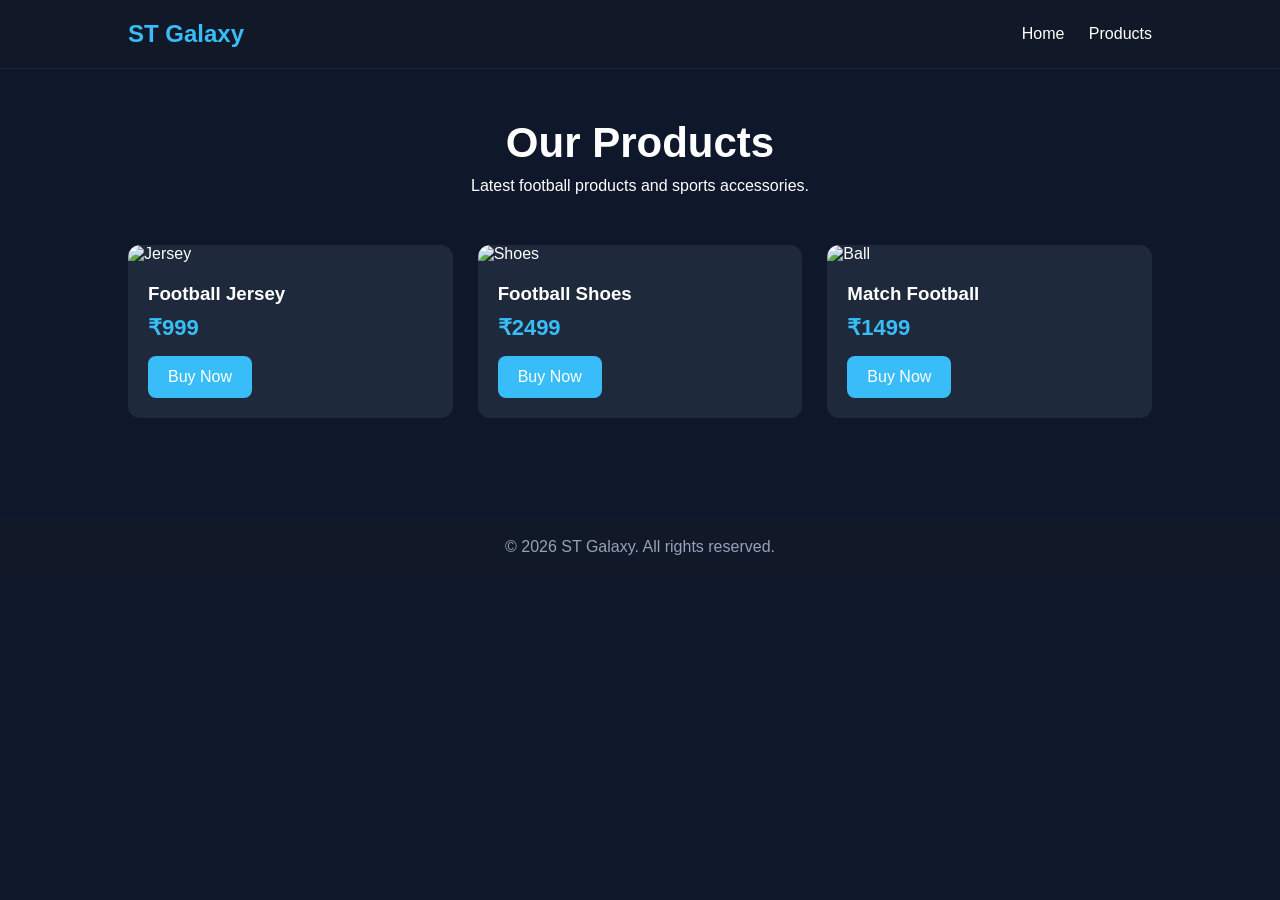
==== products.html @ 3310a729 "first push" ====
<!DOCTYPE html>
<html lang="en">
<head>
  <meta charset="UTF-8"/>
  <meta name="viewport" content="width=device-width, initial-scale=1.0"/>
  <title>Products - ST Galaxy</title>

  <style>

    *{
      margin:0;
      padding:0;
      box-sizing:border-box;
      font-family:Arial, sans-serif;
    }

    body{
      background:#0f172a;
      color:white;
    }

    nav{
      display:flex;
      justify-content:space-between;
      align-items:center;
      padding:20px 10%;
      background:#111827;
      border-bottom:1px solid #1e293b;
    }

    nav h1{
      color:#38bdf8;
    }

    nav a{
      color:white;
      text-decoration:none;
      margin-left:20px;
      transition:0.3s;
    }

    nav a:hover{
      color:#38bdf8;
    }

    .container{
      padding:50px 10%;
    }

    .title{
      text-align:center;
      margin-bottom:50px;
    }

    .title h2{
      font-size:42px;
      margin-bottom:10px;
    }

    .products{
      display:grid;
      grid-template-columns:repeat(auto-fit,minmax(250px,1fr));
      gap:25px;
    }

    .product-card{
      background:#1e293b;
      border-radius:12px;
      overflow:hidden;
      transition:0.3s;
    }

    .product-card:hover{
      transform:translateY(-5px);
    }

    .product-card img{
      width:100%;
      height:250px;
      object-fit:cover;
    }

    .product-info{
      padding:20px;
    }

    .product-info h3{
      margin-bottom:10px;
    }

    .price{
      color:#38bdf8;
      font-size:22px;
      margin-bottom:15px;
      font-weight:bold;
    }

    .buy-btn{
      display:inline-block;
      padding:12px 20px;
      background:#38bdf8;
      color:white;
      text-decoration:none;
      border-radius:8px;
      transition:0.3s;
    }

    .buy-btn:hover{
      background:#0ea5e9;
    }

    footer{
      text-align:center;
      padding:20px;
      background:#111827;
      margin-top:50px;
      color:#94a3b8;
    }

  </style>
</head>

<body>

  <nav>
    <h1>ST Galaxy</h1>

    <div>
      <a href="index.html">Home</a>
      <a href="products.html">Products</a>
    </div>
  </nav>

  <section class="container">

    <div class="title">
      <h2>Our Products</h2>
      <p>Latest football products and sports accessories.</p>
    </div>

    <div class="products">

      <div class="product-card">
        <img src="https://images.unsplash.com/photo-1511886929837-354d827aae26?q=80&w=1200&auto=format&fit=crop" alt="Jersey">

        <div class="product-info">
          <h3>Football Jersey</h3>
          <div class="price">₹999</div>

          <a href="#" class="buy-btn">
            Buy Now
          </a>
        </div>
      </div>

      <div class="product-card">
        <img src="https://images.unsplash.com/photo-1517466787929-bc90951d0974?q=80&w=1200&auto=format&fit=crop" alt="Shoes">

        <div class="product-info">
          <h3>Football Shoes</h3>
          <div class="price">₹2499</div>

          <a href="#" class="buy-btn">
            Buy Now
          </a>
        </div>
      </div>

      <div class="product-card">
        <img src="https://images.unsplash.com/photo-1575361204480-aadea25e6e68?q=80&w=1200&auto=format&fit=crop" alt="Ball">

        <div class="product-info">
          <h3>Match Football</h3>
          <div class="price">₹1499</div>

          <a href="#" class="buy-btn">
            Buy Now
          </a>
        </div>
      </div>

    </div>

  </section>

  <footer>
    © 2026 ST Galaxy. All rights reserved.
  </footer>

</body>
</html>
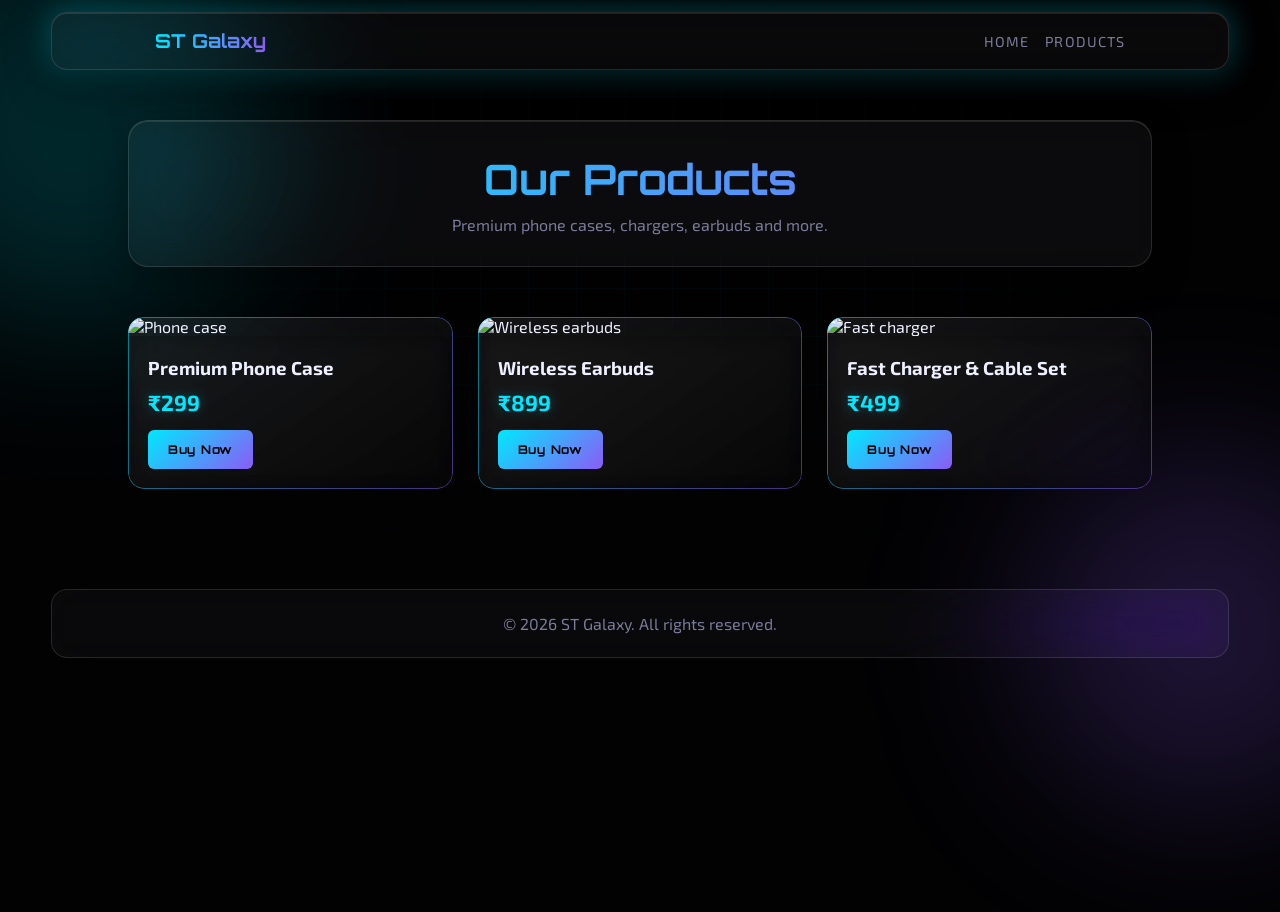
==== commit 8db241ff: "second commit" ====
--- a/products.html
+++ b/products.html
@@ -4,43 +4,119 @@
   <meta charset="UTF-8"/>
   <meta name="viewport" content="width=device-width, initial-scale=1.0"/>
   <title>Products - ST Galaxy</title>
+  <link rel="preconnect" href="https://fonts.googleapis.com"/>
+  <link rel="preconnect" href="https://fonts.gstatic.com" crossorigin/>
+  <link href="https://fonts.googleapis.com/css2?family=Exo+2:wght@400;600&family=Orbitron:wght@500;700&display=swap" rel="stylesheet"/>
 
   <style>
+    :root{
+      --bg:#020203;
+      --glass-border:rgba(255,255,255,0.12);
+      --text:#eef0ff;
+      --text-muted:#7a7a9a;
+      --cyan:#00e8ff;
+      --violet:#8b5cf6;
+      --glass-blur:blur(22px) saturate(200%);
+      --glow-cyan:0 0 30px rgba(0,232,255,0.35);
+    }
+
+    @keyframes orb-float{
+      0%, 100%{ transform:translate(0,0) scale(1); }
+      50%{ transform:translate(20px,-30px) scale(1.05); }
+    }
+
+    @keyframes border-spin{
+      0%{ background-position:0% 50%; }
+      100%{ background-position:200% 50%; }
+    }
 
     *{
       margin:0;
       padding:0;
       box-sizing:border-box;
-      font-family:Arial, sans-serif;
     }
 
     body{
-      background:#0f172a;
-      color:white;
-    }
+      font-family:'Exo 2', system-ui, sans-serif;
+      background:var(--bg);
+      color:var(--text);
+      min-height:100vh;
+      overflow-x:hidden;
+    }
+
+    .bg-orbs{
+      position:fixed;
+      inset:0;
+      z-index:0;
+      pointer-events:none;
+    }
+
+    .bg-orbs span{
+      position:absolute;
+      border-radius:50%;
+      filter:blur(80px);
+      animation:orb-float 16s ease-in-out infinite;
+    }
+
+    .bg-orbs span:nth-child(1){ width:400px; height:400px; background:rgba(0,232,255,0.16); top:-8%; left:-10%; }
+    .bg-orbs span:nth-child(2){ width:360px; height:360px; background:rgba(139,92,246,0.2); bottom:10%; right:-8%; animation-delay:-5s; }
+
+    .bg-grid{
+      position:fixed;
+      inset:0;
+      z-index:0;
+      pointer-events:none;
+      background-image:
+        linear-gradient(rgba(0,232,255,0.03) 1px, transparent 1px),
+        linear-gradient(90deg, rgba(0,232,255,0.03) 1px, transparent 1px);
+      background-size:48px 48px;
+      mask-image:radial-gradient(ellipse 70% 50% at 50% 30%, black, transparent 70%);
+    }
+
+    body > *:not(.bg-orbs):not(.bg-grid){ position:relative; z-index:1; }
 
     nav{
       display:flex;
       justify-content:space-between;
       align-items:center;
-      padding:20px 10%;
-      background:#111827;
-      border-bottom:1px solid #1e293b;
+      padding:16px 8%;
+      margin:12px 4% 0;
+      border-radius:16px;
+      background:rgba(255,255,255,0.03);
+      backdrop-filter:var(--glass-blur);
+      -webkit-backdrop-filter:var(--glass-blur);
+      border:1px solid var(--glass-border);
+      box-shadow:inset 0 1px 0 rgba(255,255,255,0.1), 0 12px 40px rgba(0,0,0,0.5), var(--glow-cyan);
     }
 
     nav h1{
-      color:#38bdf8;
+      font-family:'Orbitron', sans-serif;
+      font-size:1.2rem;
+      background:linear-gradient(90deg, var(--cyan), var(--violet));
+      -webkit-background-clip:text;
+      background-clip:text;
+      color:transparent;
+    }
+
+    .nav-links{
+      display:flex;
+      align-items:center;
+      gap:16px;
     }
 
     nav a{
-      color:white;
+      color:var(--text-muted);
       text-decoration:none;
-      margin-left:20px;
-      transition:0.3s;
+      margin-left:0;
+      transition:color 0.25s;
+      text-transform:uppercase;
+      letter-spacing:0.08em;
+      font-size:0.9rem;
     }
 
     nav a:hover{
-      color:#38bdf8;
+      color:var(--cyan);
+      text-shadow:0 0 12px rgba(0,232,255,0.5);
     }
 
     .container{
@@ -50,11 +126,27 @@
     .title{
       text-align:center;
       margin-bottom:50px;
+      padding:32px 24px;
+      border-radius:20px;
+      background:rgba(255,255,255,0.04);
+      backdrop-filter:var(--glass-blur);
+      -webkit-backdrop-filter:var(--glass-blur);
+      border:1px solid var(--glass-border);
+      box-shadow:inset 0 1px 0 rgba(255,255,255,0.1), 0 12px 36px rgba(0,0,0,0.35);
+    }
+
+    .title p{
+      color:var(--text-muted);
     }
 
     .title h2{
+      font-family:'Orbitron', sans-serif;
       font-size:42px;
       margin-bottom:10px;
+      background:linear-gradient(90deg, var(--cyan), var(--violet));
+      -webkit-background-clip:text;
+      background-clip:text;
+      color:transparent;
     }
 
     .products{
@@ -64,14 +156,40 @@
     }
 
     .product-card{
-      background:#1e293b;
-      border-radius:12px;
+      border-radius:16px;
       overflow:hidden;
-      transition:0.3s;
+      background:linear-gradient(145deg, rgba(255,255,255,0.08), rgba(255,255,255,0.02));
+      backdrop-filter:var(--glass-blur);
+      -webkit-backdrop-filter:var(--glass-blur);
+      position:relative;
+      transition:transform 0.35s cubic-bezier(0.34, 1.56, 0.64, 1), box-shadow 0.35s;
+    }
+
+    .product-card::before{
+      content:'';
+      position:absolute;
+      inset:0;
+      border-radius:inherit;
+      padding:1px;
+      background:linear-gradient(120deg, var(--cyan), var(--violet), var(--cyan));
+      background-size:200% 200%;
+      animation:border-spin 5s linear infinite;
+      -webkit-mask:linear-gradient(#fff 0 0) content-box, linear-gradient(#fff 0 0);
+      mask:linear-gradient(#fff 0 0) content-box, linear-gradient(#fff 0 0);
+      -webkit-mask-composite:xor;
+      mask-composite:exclude;
+      pointer-events:none;
+      opacity:0.5;
+      z-index:2;
     }
 
     .product-card:hover{
-      transform:translateY(-5px);
+      transform:translateY(-8px) scale(1.02);
+      box-shadow:var(--glow-cyan), 0 20px 48px rgba(0,0,0,0.45);
+    }
+
+    .product-card:hover::before{
+      opacity:1;
     }
 
     .product-card img{
@@ -82,6 +200,9 @@
 
     .product-info{
       padding:20px;
+      background:rgba(0,0,0,0.35);
+      backdrop-filter:blur(12px);
+      -webkit-backdrop-filter:blur(12px);
     }
 
     .product-info h3{
@@ -89,32 +210,140 @@
     }
 
     .price{
-      color:#38bdf8;
+      color:var(--cyan);
       font-size:22px;
       margin-bottom:15px;
       font-weight:bold;
+      text-shadow:0 0 12px rgba(0,232,255,0.3);
     }
 
     .buy-btn{
       display:inline-block;
       padding:12px 20px;
-      background:#38bdf8;
-      color:white;
+      background:linear-gradient(135deg, var(--cyan), var(--violet));
+      color:#030304;
       text-decoration:none;
-      border-radius:8px;
+      border-radius:6px;
+      font-family:'Orbitron', sans-serif;
+      font-size:0.75rem;
+      letter-spacing:0.06em;
+      font-weight:700;
       transition:0.3s;
     }
 
     .buy-btn:hover{
-      background:#0ea5e9;
+      box-shadow:0 0 20px rgba(0,232,255,0.4);
+      transform:translateY(-2px);
     }
 
     footer{
       text-align:center;
-      padding:20px;
-      background:#111827;
-      margin-top:50px;
-      color:#94a3b8;
+      padding:24px;
+      margin:50px 4% 24px;
+      border-radius:16px;
+      background:rgba(255,255,255,0.03);
+      backdrop-filter:var(--glass-blur);
+      -webkit-backdrop-filter:var(--glass-blur);
+      border:1px solid var(--glass-border);
+      color:var(--text-muted);
+    }
+
+    @media (max-width: 768px){
+      :root{
+        --glass-blur:blur(16px) saturate(160%);
+        --glow-cyan:0 0 20px rgba(0,232,255,0.25);
+      }
+
+      nav{
+        margin:8px 12px 0;
+        padding:12px 16px;
+        width:calc(100% - 24px);
+        flex-wrap:wrap;
+        gap:10px;
+      }
+
+      nav h1{
+        font-size:1rem;
+      }
+
+      .nav-links{
+        gap:10px;
+      }
+
+      nav a{
+        font-size:0.75rem;
+      }
+
+      .container{
+        padding:28px 12px;
+      }
+
+      .title{
+        padding:24px 16px;
+        margin-bottom:32px;
+      }
+
+      .title h2{
+        font-size:clamp(1.5rem, 6vw, 2rem);
+      }
+
+      .title p{
+        font-size:0.9rem;
+      }
+
+      .products{
+        grid-template-columns:1fr;
+        gap:20px;
+      }
+
+      .product-card img{
+        height:200px;
+      }
+
+      .product-card:hover{
+        transform:none;
+      }
+
+      .product-card:active{
+        transform:scale(0.98);
+      }
+
+      footer{
+        margin:32px 12px 16px;
+        padding:18px 16px;
+      }
+
+      .bg-orbs span:nth-child(1){
+        width:200px;
+        height:200px;
+      }
+
+      .bg-orbs span:nth-child(2){
+        width:180px;
+        height:180px;
+      }
+    }
+
+    @media (max-width: 480px){
+      nav{
+        flex-direction:column;
+        align-items:stretch;
+      }
+
+      nav h1{
+        text-align:center;
+      }
+
+      .nav-links{
+        justify-content:center;
+        width:100%;
+        padding-top:8px;
+        border-top:1px solid rgba(255,255,255,0.06);
+      }
+
+      .title h2{
+        font-size:1.35rem;
+      }
     }
 
   </style>
@@ -122,10 +351,13 @@
 
 <body>
 
+  <div class="bg-orbs" aria-hidden="true"><span></span><span></span></div>
+  <div class="bg-grid" aria-hidden="true"></div>
+
   <nav>
     <h1>ST Galaxy</h1>
 
-    <div>
+    <div class="nav-links">
       <a href="index.html">Home</a>
       <a href="products.html">Products</a>
     </div>
@@ -135,45 +367,45 @@
 
     <div class="title">
       <h2>Our Products</h2>
-      <p>Latest football products and sports accessories.</p>
+      <p>Premium phone cases, chargers, earbuds and more.</p>
     </div>
 
     <div class="products">
 
       <div class="product-card">
-        <img src="https://images.unsplash.com/photo-1511886929837-354d827aae26?q=80&w=1200&auto=format&fit=crop" alt="Jersey">
+        <img src="https://images.unsplash.com/photo-1601593346740-925612772716?w=800&amp;q=80&amp;auto=format&amp;fit=crop" alt="Phone case" loading="lazy">
 
         <div class="product-info">
-          <h3>Football Jersey</h3>
-          <div class="price">₹999</div>
-
-          <a href="#" class="buy-btn">
+          <h3>Premium Phone Case</h3>
+          <div class="price">₹299</div>
+
+          <a href="https://wa.me/919089030805" class="buy-btn" target="_blank" rel="noopener noreferrer">
             Buy Now
           </a>
         </div>
       </div>
 
       <div class="product-card">
-        <img src="https://images.unsplash.com/photo-1517466787929-bc90951d0974?q=80&w=1200&auto=format&fit=crop" alt="Shoes">
+        <img src="https://images.unsplash.com/photo-1505740420928-5e560c06d30e?w=800&amp;q=80&amp;fit=crop" alt="Wireless earbuds" loading="lazy">
 
         <div class="product-info">
-          <h3>Football Shoes</h3>
-          <div class="price">₹2499</div>
-
-          <a href="#" class="buy-btn">
+          <h3>Wireless Earbuds</h3>
+          <div class="price">₹899</div>
+
+          <a href="https://wa.me/919089030805" class="buy-btn" target="_blank" rel="noopener noreferrer">
             Buy Now
           </a>
         </div>
       </div>
 
       <div class="product-card">
-        <img src="https://images.unsplash.com/photo-1575361204480-aadea25e6e68?q=80&w=1200&auto=format&fit=crop" alt="Ball">
+        <img src="https://images.unsplash.com/photo-1695048133142-1a20484d2569?w=800&amp;q=80&amp;fit=crop" alt="Fast charger" loading="lazy">
 
         <div class="product-info">
-          <h3>Match Football</h3>
-          <div class="price">₹1499</div>
-
-          <a href="#" class="buy-btn">
+          <h3>Fast Charger &amp; Cable Set</h3>
+          <div class="price">₹499</div>
+
+          <a href="https://wa.me/919089030805" class="buy-btn" target="_blank" rel="noopener noreferrer">
             Buy Now
           </a>
         </div>
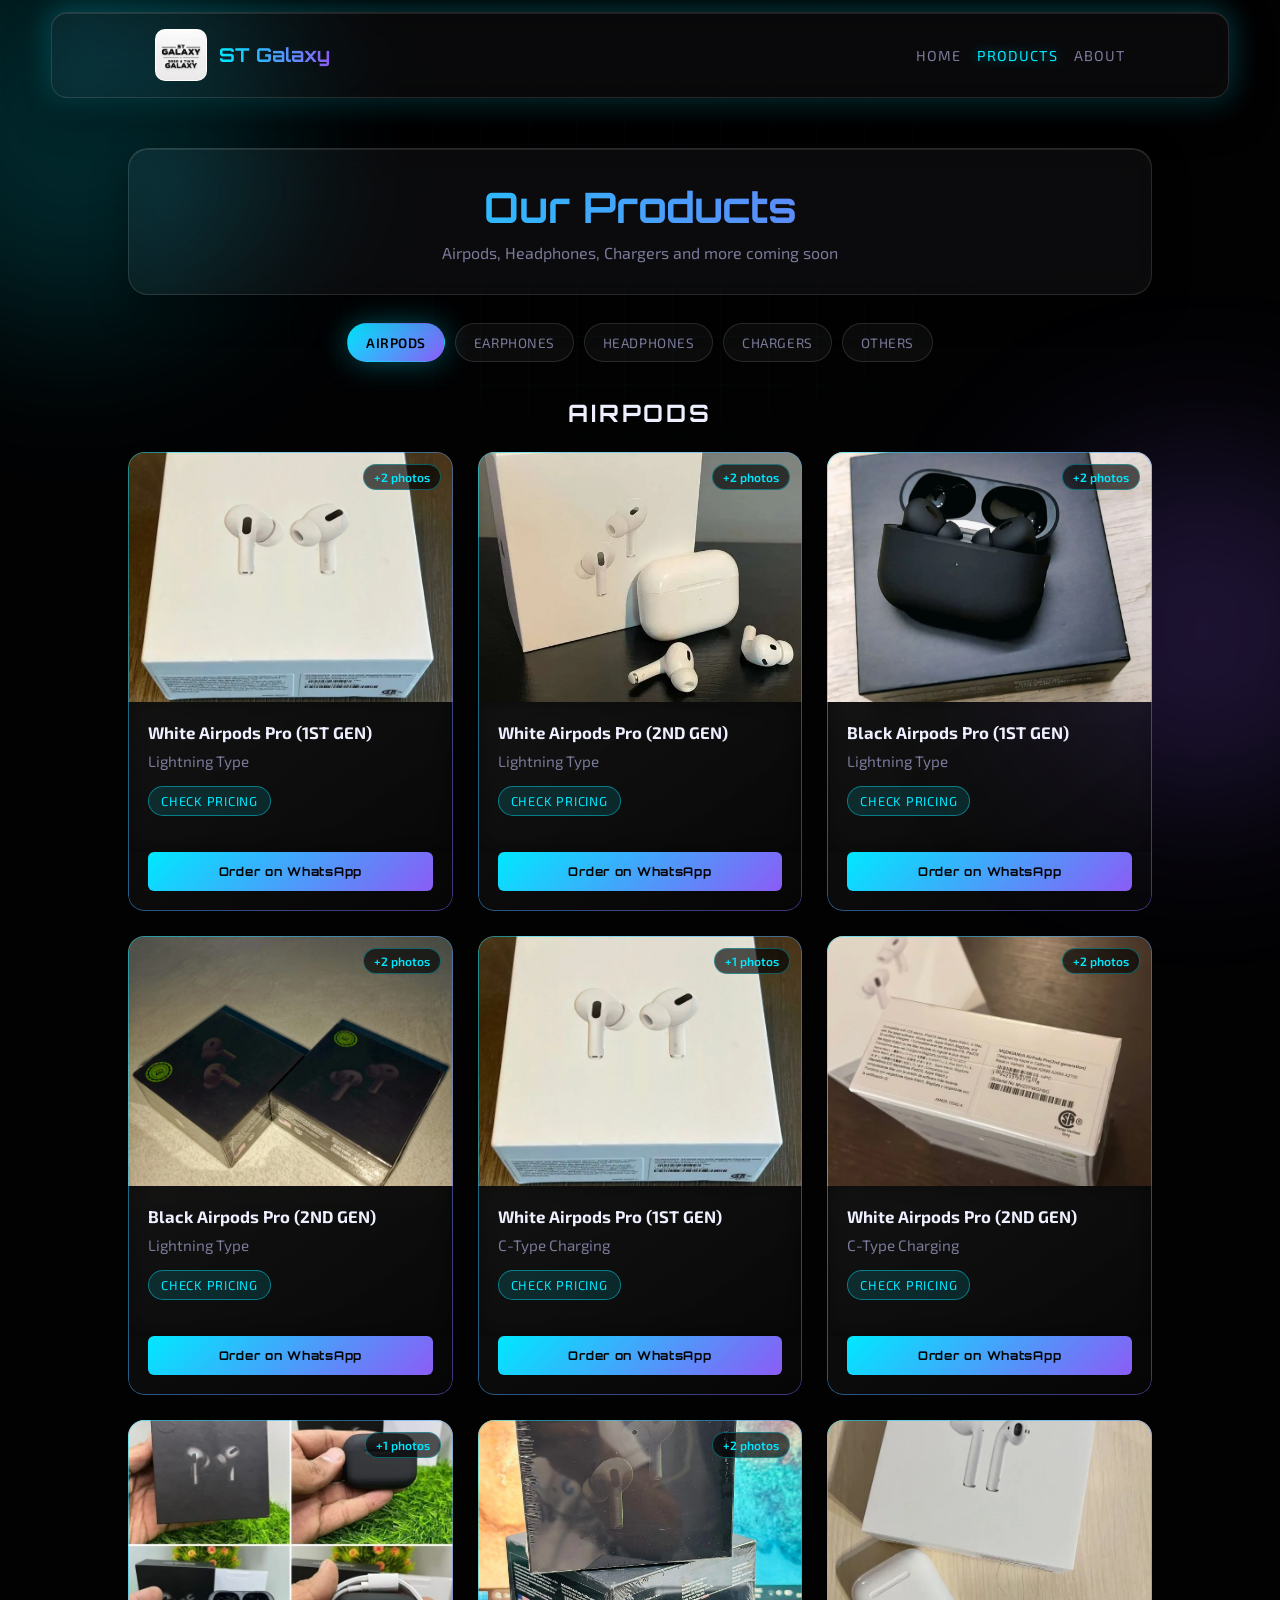
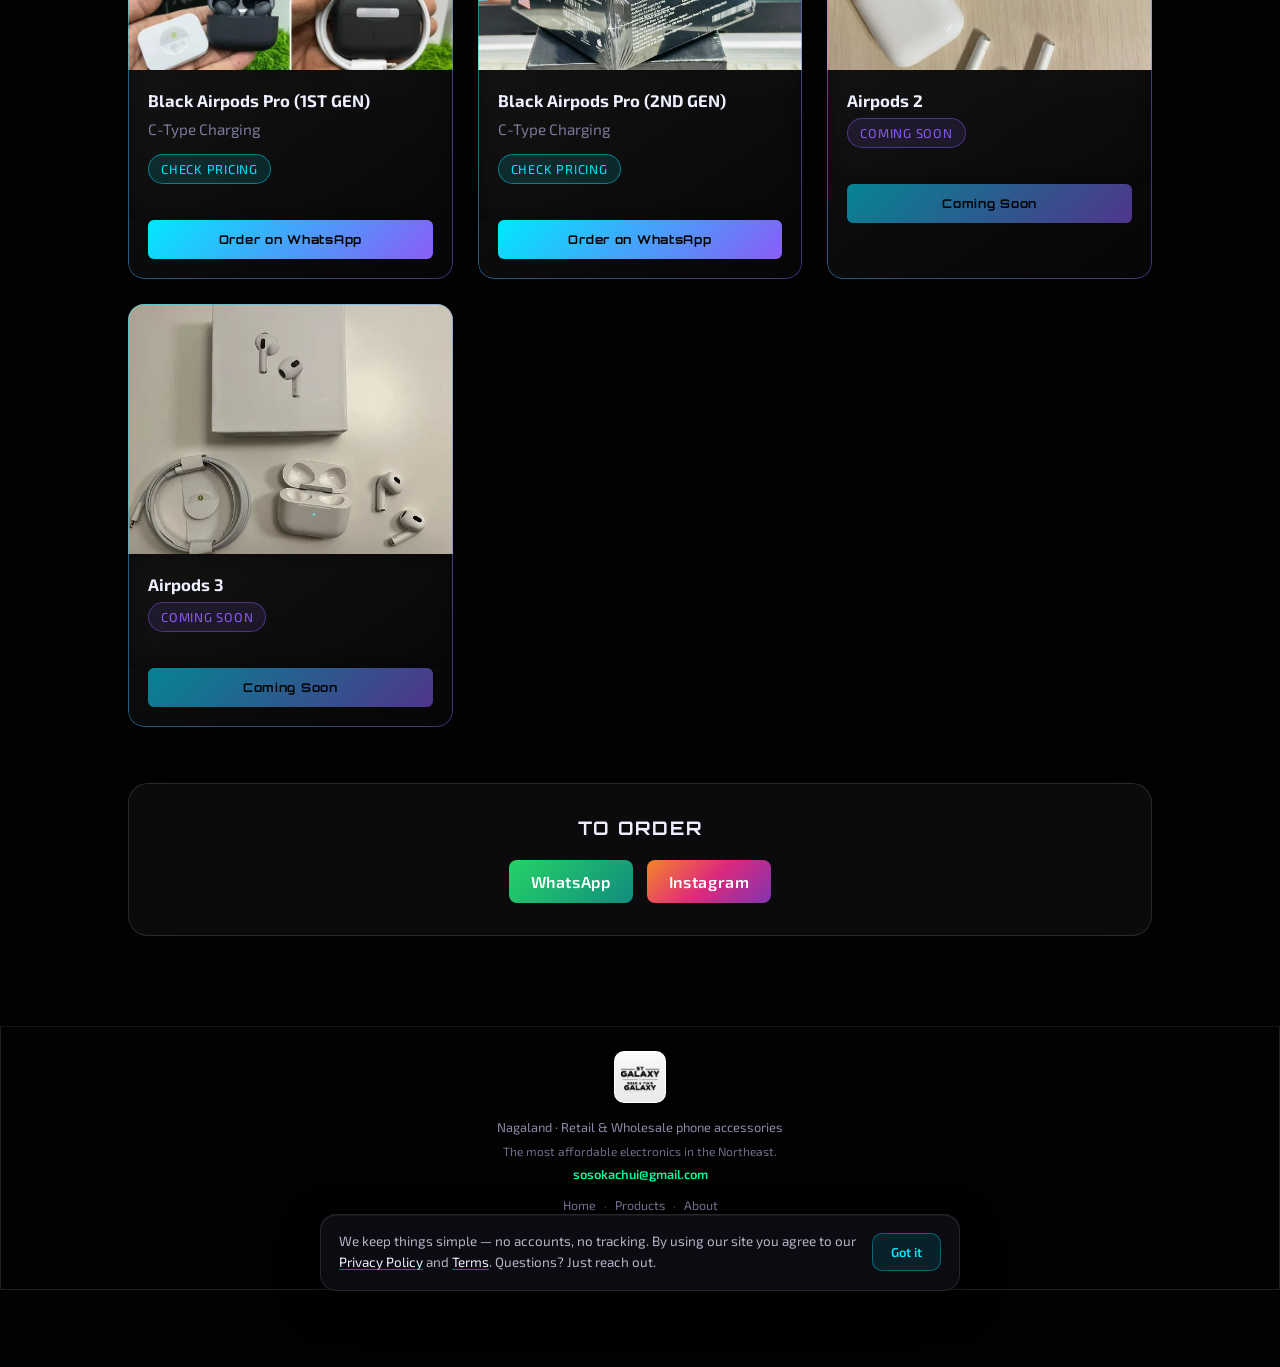
==== commit 851d2cab: "this is it" ====
--- a/products.html
+++ b/products.html
@@ -2,12 +2,12 @@
 <html lang="en">
 <head>
   <meta charset="UTF-8"/>
-  <meta name="viewport" content="width=device-width, initial-scale=1.0"/>
+  <meta name="viewport" content="width=device-width, initial-scale=1.0, viewport-fit=cover"/>
   <title>Products - ST Galaxy</title>
   <link rel="preconnect" href="https://fonts.googleapis.com"/>
   <link rel="preconnect" href="https://fonts.gstatic.com" crossorigin/>
+  <link rel="preload" href="data/products.json" as="fetch" crossorigin/>
   <link href="https://fonts.googleapis.com/css2?family=Exo+2:wght@400;600&family=Orbitron:wght@500;700&display=swap" rel="stylesheet"/>
-
   <style>
     :root{
       --bg:#020203;
@@ -73,9 +73,9 @@
       mask-image:radial-gradient(ellipse 70% 50% at 50% 30%, black, transparent 70%);
     }
 
-    body > *:not(.bg-orbs):not(.bg-grid){ position:relative; z-index:1; }
-
-    nav{
+    body > *:not(.bg-orbs):not(.bg-grid):not(.mobile-tabbar):not(#mobile-tabbar){ position:relative; z-index:1; }
+
+    body > nav:first-of-type{
       display:flex;
       justify-content:space-between;
       align-items:center;
@@ -89,7 +89,7 @@
       box-shadow:inset 0 1px 0 rgba(255,255,255,0.1), 0 12px 40px rgba(0,0,0,0.5), var(--glow-cyan);
     }
 
-    nav h1{
+    body > nav:first-of-type h1{
       font-family:'Orbitron', sans-serif;
       font-size:1.2rem;
       background:linear-gradient(90deg, var(--cyan), var(--violet));
@@ -104,7 +104,7 @@
       gap:16px;
     }
 
-    nav a{
+    body > nav:first-of-type a{
       color:var(--text-muted);
       text-decoration:none;
       margin-left:0;
@@ -114,7 +114,7 @@
       font-size:0.9rem;
     }
 
-    nav a:hover{
+    body > nav:first-of-type a:hover{
       color:var(--cyan);
       text-shadow:0 0 12px rgba(0,232,255,0.5);
     }
@@ -125,7 +125,7 @@
 
     .title{
       text-align:center;
-      margin-bottom:50px;
+      margin-bottom:28px;
       padding:32px 24px;
       border-radius:20px;
       background:rgba(255,255,255,0.04);
@@ -133,6 +133,14 @@
       -webkit-backdrop-filter:var(--glass-blur);
       border:1px solid var(--glass-border);
       box-shadow:inset 0 1px 0 rgba(255,255,255,0.1), 0 12px 36px rgba(0,0,0,0.35);
+    }
+
+    .title .subtitle{
+      color:var(--cyan);
+      font-size:0.85rem;
+      letter-spacing:0.06em;
+      text-transform:uppercase;
+      margin-bottom:12px;
     }
 
     .title p{
@@ -149,10 +157,61 @@
       color:transparent;
     }
 
+    .category-heading{
+      font-family:'Orbitron', sans-serif;
+      text-align:center;
+      font-size:1.5rem;
+      letter-spacing:0.12em;
+      margin-bottom:24px;
+      color:var(--text);
+    }
+
+    .category-tabs{
+      display:flex;
+      flex-wrap:wrap;
+      justify-content:center;
+      gap:10px;
+      margin-bottom:36px;
+    }
+
+    .category-tab{
+      font-family:'Exo 2', sans-serif;
+      font-size:0.85rem;
+      letter-spacing:0.04em;
+      text-transform:uppercase;
+      padding:10px 18px;
+      border-radius:999px;
+      border:1px solid var(--glass-border);
+      background:rgba(255,255,255,0.04);
+      color:var(--text-muted);
+      cursor:pointer;
+      transition:0.25s;
+    }
+
+    .category-tab:hover{
+      color:var(--cyan);
+      border-color:rgba(0,232,255,0.35);
+    }
+
+    .category-tab.active{
+      color:#030304;
+      font-weight:600;
+      border-color:transparent;
+      background:linear-gradient(135deg, var(--cyan), var(--violet));
+      box-shadow:var(--glow-cyan);
+    }
+
     .products{
       display:grid;
-      grid-template-columns:repeat(auto-fit,minmax(250px,1fr));
+      grid-template-columns:repeat(auto-fit,minmax(260px,1fr));
       gap:25px;
+    }
+
+    .empty-state{
+      grid-column:1 / -1;
+      text-align:center;
+      color:var(--text-muted);
+      padding:40px 20px;
     }
 
     .product-card{
@@ -192,10 +251,70 @@
       opacity:1;
     }
 
+    .product-image-wrap{
+      position:relative;
+      background:rgba(0,0,0,0.25);
+    }
+
+    .product-image-link,
+    .product-card-link{
+      display:block;
+      text-decoration:none;
+      color:inherit;
+    }
+
+    .product-card-link:hover h3{
+      color:var(--cyan);
+    }
+
+    .product-card-link .product-info{
+      cursor:pointer;
+    }
+
+    .photo-count{
+      position:absolute;
+      top:12px;
+      right:12px;
+      z-index:2;
+      padding:5px 10px;
+      border-radius:999px;
+      font-size:0.75rem;
+      font-weight:600;
+      background:rgba(0,0,0,0.65);
+      color:var(--cyan);
+      border:1px solid rgba(0,232,255,0.35);
+    }
+
     .product-card img{
       width:100%;
       height:250px;
       object-fit:cover;
+      display:block;
+    }
+
+    .image-dots{
+      position:absolute;
+      bottom:12px;
+      left:50%;
+      transform:translateX(-50%);
+      display:flex;
+      gap:8px;
+    }
+
+    .image-dot{
+      width:10px;
+      height:10px;
+      border-radius:50%;
+      border:1px solid rgba(255,255,255,0.5);
+      background:rgba(0,0,0,0.35);
+      cursor:pointer;
+      padding:0;
+    }
+
+    .image-dot.active{
+      background:var(--cyan);
+      border-color:var(--cyan);
+      box-shadow:0 0 10px rgba(0,232,255,0.6);
     }
 
     .product-info{
@@ -206,15 +325,57 @@
     }
 
     .product-info h3{
-      margin-bottom:10px;
-    }
-
-    .price{
-      color:var(--cyan);
-      font-size:22px;
-      margin-bottom:15px;
-      font-weight:bold;
-      text-shadow:0 0 12px rgba(0,232,255,0.3);
+      margin-bottom:8px;
+      font-size:1.05rem;
+      transition:color 0.25s;
+    }
+
+    .product-desc{
+      color:var(--text-muted);
+      font-size:0.95rem;
+      line-height:1.45;
+      margin-bottom:14px;
+      display:-webkit-box;
+      -webkit-line-clamp:1;
+      -webkit-box-orient:vertical;
+      overflow:hidden;
+      text-overflow:ellipsis;
+    }
+
+    .pricing{
+      margin-bottom:16px;
+    }
+
+    .price-line{
+      color:var(--cyan);
+      font-size:1rem;
+      font-weight:600;
+      margin-bottom:6px;
+      text-shadow:0 0 12px rgba(0,232,255,0.25);
+    }
+
+    .badge-soon{
+      display:inline-block;
+      padding:6px 12px;
+      border-radius:999px;
+      font-size:0.8rem;
+      letter-spacing:0.06em;
+      text-transform:uppercase;
+      color:var(--violet);
+      border:1px solid rgba(139,92,246,0.45);
+      background:rgba(139,92,246,0.12);
+    }
+
+    .badge-check{
+      display:inline-block;
+      padding:6px 12px;
+      border-radius:999px;
+      font-size:0.8rem;
+      letter-spacing:0.06em;
+      text-transform:uppercase;
+      color:var(--cyan);
+      border:1px solid rgba(0,232,255,0.45);
+      background:rgba(0,232,255,0.12);
     }
 
     .buy-btn{
@@ -236,6 +397,71 @@
       transform:translateY(-2px);
     }
 
+    .buy-btn-disabled{
+      opacity:0.55;
+      cursor:default;
+      pointer-events:none;
+    }
+
+    .card-actions{
+      padding:0 20px 20px;
+    }
+
+    .card-actions .buy-btn{
+      display:block;
+      width:100%;
+      text-align:center;
+    }
+
+    .order-section{
+      margin-top:56px;
+      padding:32px 24px;
+      text-align:center;
+      border-radius:20px;
+      background:rgba(255,255,255,0.04);
+      backdrop-filter:var(--glass-blur);
+      -webkit-backdrop-filter:var(--glass-blur);
+      border:1px solid var(--glass-border);
+    }
+
+    .order-section h3{
+      font-family:'Orbitron', sans-serif;
+      letter-spacing:0.1em;
+      margin-bottom:20px;
+    }
+
+    .order-links{
+      display:flex;
+      flex-wrap:wrap;
+      justify-content:center;
+      gap:14px;
+    }
+
+    .order-links a{
+      display:inline-block;
+      padding:12px 22px;
+      border-radius:8px;
+      text-decoration:none;
+      font-weight:600;
+      letter-spacing:0.04em;
+      transition:0.25s;
+    }
+
+    .order-links .whatsapp{
+      background:linear-gradient(135deg, #25d366, #128c7e);
+      color:#fff;
+    }
+
+    .order-links .instagram{
+      background:linear-gradient(135deg, #f58529, #dd2a7b, #8134af);
+      color:#fff;
+    }
+
+    .order-links a:hover{
+      transform:translateY(-2px);
+      box-shadow:0 8px 24px rgba(0,0,0,0.35);
+    }
+
     footer{
       text-align:center;
       padding:24px;
@@ -248,71 +474,31 @@
       color:var(--text-muted);
     }
 
+    .footer-links{
+      display:flex;
+      flex-wrap:wrap;
+      justify-content:center;
+      gap:16px;
+      margin-bottom:14px;
+    }
+
+    .footer-links a{
+      color:var(--text-muted);
+      text-decoration:none;
+      font-size:0.9rem;
+      transition:color 0.25s;
+    }
+
+    .footer-links a:hover{
+      color:var(--cyan);
+    }
+
     @media (max-width: 768px){
       :root{
         --glass-blur:blur(16px) saturate(160%);
         --glow-cyan:0 0 20px rgba(0,232,255,0.25);
       }
 
-      nav{
-        margin:8px 12px 0;
-        padding:12px 16px;
-        width:calc(100% - 24px);
-        flex-wrap:wrap;
-        gap:10px;
-      }
-
-      nav h1{
-        font-size:1rem;
-      }
-
-      .nav-links{
-        gap:10px;
-      }
-
-      nav a{
-        font-size:0.75rem;
-      }
-
-      .container{
-        padding:28px 12px;
-      }
-
-      .title{
-        padding:24px 16px;
-        margin-bottom:32px;
-      }
-
-      .title h2{
-        font-size:clamp(1.5rem, 6vw, 2rem);
-      }
-
-      .title p{
-        font-size:0.9rem;
-      }
-
-      .products{
-        grid-template-columns:1fr;
-        gap:20px;
-      }
-
-      .product-card img{
-        height:200px;
-      }
-
-      .product-card:hover{
-        transform:none;
-      }
-
-      .product-card:active{
-        transform:scale(0.98);
-      }
-
-      footer{
-        margin:32px 12px 16px;
-        padding:18px 16px;
-      }
-
       .bg-orbs span:nth-child(1){
         width:200px;
         height:200px;
@@ -324,29 +510,8 @@
       }
     }
 
-    @media (max-width: 480px){
-      nav{
-        flex-direction:column;
-        align-items:stretch;
-      }
-
-      nav h1{
-        text-align:center;
-      }
-
-      .nav-links{
-        justify-content:center;
-        width:100%;
-        padding-top:8px;
-        border-top:1px solid rgba(255,255,255,0.06);
-      }
-
-      .title h2{
-        font-size:1.35rem;
-      }
-    }
-
   </style>
+  <link rel="stylesheet" href="css/site.css"/>
 </head>
 
 <body>
@@ -355,69 +520,53 @@
   <div class="bg-grid" aria-hidden="true"></div>
 
   <nav>
-    <h1>ST Galaxy</h1>
+    <a href="index.html" class="brand">
+      <div class="img-slot logo-slot">
+        <picture>
+          <source srcset="images/staticunchange/logo.webp" type="image/webp"/>
+          <img src="images/staticunchange/logo.jpeg" alt="ST Galaxy logo" loading="eager" onload="this.closest('.img-slot').classList.add('has-image')" onerror="this.style.display='none'"/>
+        </picture>
+        <span class="slot-hint">Logo</span>
+      </div>
+      <h1>ST Galaxy</h1>
+    </a>
 
     <div class="nav-links">
       <a href="index.html">Home</a>
       <a href="products.html">Products</a>
+      <a href="about.html">About</a>
     </div>
   </nav>
 
   <section class="container">
 
     <div class="title">
-      <h2>Our Products</h2>
-      <p>Premium phone cases, chargers, earbuds and more.</p>
+      <h2 id="page-heading">Our Products</h2>
+      <p id="page-tagline">Airpods, Headphones, Chargers and more coming soon</p>
     </div>
 
-    <div class="products">
-
-      <div class="product-card">
-        <img src="https://images.unsplash.com/photo-1601593346740-925612772716?w=800&amp;q=80&amp;auto=format&amp;fit=crop" alt="Phone case" loading="lazy">
-
-        <div class="product-info">
-          <h3>Premium Phone Case</h3>
-          <div class="price">₹299</div>
-
-          <a href="https://wa.me/919089030805" class="buy-btn" target="_blank" rel="noopener noreferrer">
-            Buy Now
-          </a>
-        </div>
+    <div class="category-tabs" id="category-tabs" role="tablist" aria-label="Product categories"></div>
+
+    <h3 class="category-heading" id="category-heading">AIRPODS</h3>
+
+    <div class="products is-loading" id="product-grid" aria-busy="true" aria-label="Loading products"></div>
+
+    <div class="order-section">
+      <h3>TO ORDER</h3>
+      <div class="order-links">
+        <a href="#" class="whatsapp" id="contact-whatsapp" target="_blank" rel="noopener noreferrer">WhatsApp</a>
+        <a href="#" class="instagram" id="contact-instagram" target="_blank" rel="noopener noreferrer">Instagram</a>
       </div>
-
-      <div class="product-card">
-        <img src="https://images.unsplash.com/photo-1505740420928-5e560c06d30e?w=800&amp;q=80&amp;fit=crop" alt="Wireless earbuds" loading="lazy">
-
-        <div class="product-info">
-          <h3>Wireless Earbuds</h3>
-          <div class="price">₹899</div>
-
-          <a href="https://wa.me/919089030805" class="buy-btn" target="_blank" rel="noopener noreferrer">
-            Buy Now
-          </a>
-        </div>
-      </div>
-
-      <div class="product-card">
-        <img src="https://images.unsplash.com/photo-1695048133142-1a20484d2569?w=800&amp;q=80&amp;fit=crop" alt="Fast charger" loading="lazy">
-
-        <div class="product-info">
-          <h3>Fast Charger &amp; Cable Set</h3>
-          <div class="price">₹499</div>
-
-          <a href="https://wa.me/919089030805" class="buy-btn" target="_blank" rel="noopener noreferrer">
-            Buy Now
-          </a>
-        </div>
-      </div>
-
     </div>
 
   </section>
 
-  <footer>
-    © 2026 ST Galaxy. All rights reserved.
-  </footer>
-
+  <footer id="site-footer"></footer>
+
+  <nav id="mobile-tabbar" class="mobile-tabbar" aria-label="Mobile navigation"></nav>
+
+  <script src="js/image-utils.js"></script>
+  <script src="js/site.js"></script>
+  <script src="js/products.js"></script>
 </body>
-</html>+</html>
--- a/css/site.css
+++ b/css/site.css
@@ -0,0 +1,1416 @@
+/* ST Galaxy — shared mobile layout + simple footer */
+
+:root {
+  --tabbar-h: 56px;
+  --mobile-header-h: 52px;
+}
+
+/* Shared nav brand + logo (all pages) */
+body > nav:first-of-type .brand {
+  display: flex;
+  align-items: center;
+  gap: 12px;
+  text-decoration: none;
+  color: inherit;
+}
+
+body > nav:first-of-type .brand h1 {
+  font-family: "Orbitron", sans-serif;
+  font-size: 1.2rem;
+  background: linear-gradient(90deg, #00e8ff, #8b5cf6);
+  -webkit-background-clip: text;
+  background-clip: text;
+  color: transparent;
+  margin: 0;
+}
+
+body > nav:first-of-type a.brand {
+  text-transform: none;
+  letter-spacing: normal;
+}
+
+body > nav:first-of-type .nav-links a.active {
+  color: #00e8ff;
+  text-shadow: 0 0 12px rgba(0, 232, 255, 0.45);
+}
+
+.logo-slot {
+  width: 52px;
+  height: 52px;
+  min-height: 52px;
+  min-width: 52px;
+  border-radius: 10px;
+  flex-shrink: 0;
+  overflow: hidden;
+  background: #fff;
+  border: 1px solid rgba(255, 255, 255, 0.12);
+  display: flex;
+  align-items: center;
+  justify-content: center;
+}
+
+.logo-slot picture {
+  display: block;
+  width: 100%;
+  height: 100%;
+}
+
+.logo-slot img {
+  width: 100%;
+  height: 100%;
+  object-fit: cover;
+  object-position: center;
+  transform: scale(1.28);
+  display: block;
+}
+
+.logo-slot .slot-hint {
+  font-size: 0.65rem;
+}
+
+.logo-slot.has-image .slot-hint {
+  display: none;
+}
+
+.sponsor .img-slot picture {
+  display: block;
+  width: 100%;
+}
+
+.sponsor .img-slot.has-image img {
+  object-fit: cover;
+  object-position: center center;
+}
+
+/* Patkai sponsorship — capped width, rounded frame, centered */
+.sponsor {
+  max-width: 880px;
+  width: 100%;
+  padding: 32px 20px 24px;
+  margin: 0 auto;
+  display: flex;
+  flex-direction: column;
+  align-items: center;
+  text-align: center;
+}
+
+.sponsor .img-slot {
+  width: 100%;
+  max-width: 720px;
+  min-height: unset;
+  margin: 0 auto 16px;
+  padding: 0;
+  border: 1px solid rgba(255, 255, 255, 0.12);
+  border-radius: 16px;
+  background: rgba(0, 0, 0, 0.25);
+  backdrop-filter: none;
+  -webkit-backdrop-filter: none;
+  display: block;
+  overflow: hidden;
+  box-shadow: 0 8px 32px rgba(0, 0, 0, 0.35);
+}
+
+.sponsor .img-slot img {
+  position: static !important;
+  inset: auto !important;
+  width: 100% !important;
+  height: auto !important;
+  max-height: 400px !important;
+  object-fit: cover !important;
+  object-position: center center;
+  display: block;
+  margin: 0 auto;
+}
+
+.sponsor-caption {
+  max-width: 720px;
+  margin-left: auto;
+  margin-right: auto;
+  padding-left: 16px;
+  padding-right: 16px;
+}
+
+@media (max-width: 768px) {
+  .sponsor {
+    padding: 24px 14px 18px;
+  }
+
+  .sponsor .img-slot {
+    margin: 0 auto 12px;
+    border-radius: 14px;
+  }
+
+  .sponsor .img-slot img {
+    max-height: 260px !important;
+  }
+}
+
+@media (min-width: 769px) and (max-width: 1024px) {
+  .sponsor {
+    padding: 28px 20px 22px;
+    max-width: 92%;
+  }
+
+  .sponsor .img-slot img {
+    max-height: 340px !important;
+  }
+}
+
+footer.site-footer,
+.site-footer {
+  text-align: center;
+  padding: 24px 16px 20px;
+  margin: 40px 0 0;
+  border-top: 1px solid rgba(255, 255, 255, 0.08);
+  border-radius: 0;
+  background: transparent;
+  backdrop-filter: none;
+  -webkit-backdrop-filter: none;
+  box-shadow: none;
+  color: #7a7a9a;
+  font-size: 0.85rem;
+  line-height: 1.55;
+}
+
+.footer-brand {
+  margin-bottom: 10px;
+}
+
+.footer-brand-link {
+  display: inline-block;
+  width: 52px;
+  height: 52px;
+  border-radius: 10px;
+  overflow: hidden;
+  background: #fff;
+  border: 1px solid rgba(255, 255, 255, 0.12);
+  text-decoration: none;
+  line-height: 0;
+}
+
+.footer-brand-link picture {
+  display: block;
+  width: 100%;
+  height: 100%;
+}
+
+.footer-logo {
+  display: block;
+  width: 100%;
+  height: 100%;
+  object-fit: cover;
+  object-position: center;
+  transform: scale(1.28);
+}
+
+.footer-line {
+  margin-bottom: 4px;
+  color: #8b8ba8;
+  font-size: 0.8rem;
+}
+
+.footer-tagline {
+  color: #6e6e88;
+  font-size: 0.75rem;
+}
+
+.footer-email {
+  color: #00ff9c;
+  text-decoration: none;
+  font-weight: 600;
+}
+
+.footer-email:hover {
+  text-decoration: underline;
+}
+
+.footer-nav {
+  margin: 12px 0 8px;
+  font-size: 0.78rem;
+}
+
+.footer-nav a {
+  color: #7a7a9a;
+  text-decoration: none;
+}
+
+.footer-nav a:hover {
+  color: #00e8ff;
+}
+
+.footer-nav span {
+  margin: 0 8px;
+  color: #4a4a5e;
+}
+
+.footer-copy {
+  font-size: 0.72rem;
+  color: #5a5a72;
+  margin: 0;
+}
+
+.footer-legal {
+  margin-top: 4px;
+}
+
+/* Legal pages + gentle notice banner */
+.legal-intro {
+  color: #9a9ab4;
+  font-size: 0.95rem;
+  line-height: 1.65;
+  margin-bottom: 8px;
+}
+
+.legal-updated {
+  font-size: 0.78rem;
+  color: #6e6e88;
+  margin-bottom: 24px;
+}
+
+.legal-section a,
+.about-section a {
+  color: #00ff9c;
+  text-decoration: none;
+}
+
+.legal-section a:hover,
+.about-section a:hover {
+  text-decoration: underline;
+}
+
+.legal-back {
+  display: inline-block;
+  margin-top: 28px;
+  color: #7a7a9a;
+  font-size: 0.88rem;
+  text-decoration: none;
+}
+
+.legal-back:hover {
+  color: #00e8ff;
+}
+
+/* Wholesale PDF viewer page */
+.pdf-page {
+  max-width: 960px;
+  margin: 0 auto;
+  padding: 24px 16px 40px;
+}
+
+.pdf-panel {
+  padding: 28px 24px 32px;
+  border-radius: 20px;
+  background: rgba(255, 255, 255, 0.04);
+  backdrop-filter: blur(22px) saturate(200%);
+  -webkit-backdrop-filter: blur(22px) saturate(200%);
+  border: 1px solid rgba(255, 255, 255, 0.12);
+  box-shadow: 0 16px 48px rgba(0, 0, 0, 0.4);
+}
+
+.pdf-title {
+  font-family: "Orbitron", sans-serif;
+  font-size: clamp(1.35rem, 4vw, 1.75rem);
+  margin-bottom: 8px;
+  background: linear-gradient(90deg, #00e8ff, #8b5cf6);
+  -webkit-background-clip: text;
+  background-clip: text;
+  color: transparent;
+}
+
+.pdf-intro {
+  color: #9a9ab4;
+  font-size: 0.92rem;
+  line-height: 1.6;
+  margin-bottom: 18px;
+}
+
+.pdf-actions {
+  display: flex;
+  flex-wrap: wrap;
+  gap: 10px;
+  margin-bottom: 18px;
+}
+
+.pdf-btn {
+  display: inline-block;
+  padding: 10px 16px;
+  border-radius: 10px;
+  font-size: 0.82rem;
+  font-weight: 600;
+  text-decoration: none;
+  transition: opacity 0.15s ease, transform 0.15s ease;
+}
+
+.pdf-btn:hover {
+  opacity: 0.92;
+  transform: translateY(-1px);
+}
+
+.pdf-btn-primary {
+  background: linear-gradient(135deg, #00e8ff, #8b5cf6);
+  color: #030304;
+}
+
+.pdf-btn-outline {
+  border: 1px solid rgba(0, 232, 255, 0.45);
+  color: #00e8ff;
+  background: rgba(0, 232, 255, 0.08);
+}
+
+.pdf-btn-wa {
+  background: linear-gradient(135deg, #25d366, #128c7e);
+  color: #fff;
+}
+
+.pdf-btn-lg {
+  width: 100%;
+  text-align: center;
+  padding: 14px 20px;
+  font-size: 0.92rem;
+}
+
+.wholesale-preview-link {
+  display: block;
+  position: relative;
+  border-radius: 16px;
+  overflow: hidden;
+  margin-bottom: 20px;
+  border: 1px solid rgba(255, 255, 255, 0.12);
+  text-decoration: none;
+  line-height: 0;
+}
+
+.wholesale-preview-link picture {
+  display: block;
+  width: 100%;
+}
+
+.wholesale-preview-link img {
+  display: block;
+  width: 100%;
+  height: auto;
+  max-height: 220px;
+  object-fit: cover;
+  object-position: center;
+}
+
+.wholesale-preview-label {
+  display: block;
+  line-height: 1.4;
+  padding: 14px 16px;
+  text-align: center;
+  font-size: 0.88rem;
+  font-weight: 600;
+  color: #00e8ff;
+  background: rgba(0, 0, 0, 0.55);
+  backdrop-filter: blur(8px);
+  -webkit-backdrop-filter: blur(8px);
+}
+
+.pdf-embed-desktop {
+  display: none;
+  margin-top: 20px;
+  border-radius: 14px;
+  overflow: hidden;
+  border: 1px solid rgba(255, 255, 255, 0.1);
+  background: #fff;
+}
+
+.pdf-frame {
+  display: block;
+  width: 100%;
+  height: min(78vh, 820px);
+  min-height: 480px;
+  border: none;
+  background: #fff;
+}
+
+@media (min-width: 769px) {
+  .pdf-embed-desktop {
+    display: block;
+  }
+
+  .wholesale-preview-link {
+    display: none;
+  }
+
+  .pdf-btn-lg {
+    width: auto;
+  }
+}
+
+.pdf-panel .legal-back {
+  margin-top: 20px;
+}
+
+.legal-notice {
+  position: fixed;
+  bottom: calc(20px + env(safe-area-inset-bottom, 0px));
+  left: 50%;
+  transform: translateX(-50%);
+  z-index: 900;
+  width: calc(100% - 32px);
+  max-width: 640px;
+  padding: 0;
+  border-radius: 16px;
+  background: rgba(12, 12, 18, 0.96);
+  backdrop-filter: blur(20px);
+  -webkit-backdrop-filter: blur(20px);
+  border: 1px solid rgba(255, 255, 255, 0.1);
+  box-shadow:
+    0 12px 40px rgba(0, 0, 0, 0.5),
+    inset 0 1px 0 rgba(255, 255, 255, 0.06);
+  overflow: hidden;
+}
+
+.legal-notice-inner {
+  display: flex;
+  align-items: center;
+  justify-content: space-between;
+  gap: 16px;
+  padding: 16px 18px;
+}
+
+.legal-notice-text {
+  flex: 1;
+  min-width: 0;
+  margin: 0;
+  font-size: 0.84rem;
+  line-height: 1.6;
+  color: #b4b4c8;
+  text-align: left;
+}
+
+.legal-notice a {
+  color: #eef0ff;
+  text-decoration: underline;
+  text-underline-offset: 2px;
+  text-decoration-color: rgba(0, 232, 255, 0.45);
+}
+
+.legal-notice a:hover {
+  color: #00e8ff;
+  text-decoration-color: #00e8ff;
+}
+
+.legal-notice-btn {
+  flex-shrink: 0;
+  padding: 10px 18px;
+  border: 1px solid rgba(0, 232, 255, 0.35);
+  border-radius: 10px;
+  background: rgba(0, 232, 255, 0.1);
+  color: #00e8ff;
+  font-size: 0.8rem;
+  font-weight: 600;
+  cursor: pointer;
+  font-family: inherit;
+  white-space: nowrap;
+  transition: background 0.15s ease, border-color 0.15s ease;
+}
+
+.legal-notice-btn:hover {
+  background: rgba(0, 232, 255, 0.18);
+  border-color: rgba(0, 232, 255, 0.55);
+}
+
+body.has-mobile-chrome.has-legal-notice .legal-notice {
+  bottom: calc(76px + env(safe-area-inset-bottom, 0px));
+}
+
+@media (max-width: 600px) {
+  .legal-notice-inner {
+    flex-direction: column;
+    align-items: stretch;
+    gap: 14px;
+    padding: 16px;
+  }
+
+  .legal-notice-text {
+    font-size: 0.8rem;
+    line-height: 1.55;
+    text-align: center;
+  }
+
+  .legal-notice-btn {
+    width: 100%;
+    padding: 12px 18px;
+  }
+}
+
+/* WebP <picture> — img inside must fill card/gallery like before */
+.product-image-wrap picture,
+.gallery-main picture,
+.gallery-thumb picture {
+  display: block;
+  width: 100%;
+  height: 100%;
+}
+
+.product-card-link picture {
+  display: block;
+  width: 100%;
+}
+
+.product-card-link picture img.product-photo {
+  width: 100%;
+  height: 250px;
+  object-fit: cover;
+  display: block;
+}
+
+.gallery-main picture img {
+  width: 100%;
+  max-height: 420px;
+  object-fit: contain;
+  display: block;
+  margin: 0 auto;
+}
+
+.gallery-thumb picture,
+.gallery-thumb picture img {
+  width: 100%;
+  height: 100%;
+  object-fit: cover;
+  display: block;
+}
+
+.page-back {
+  display: inline-flex;
+  align-items: center;
+  gap: 10px;
+  text-decoration: none;
+  color: #c8c8de;
+  font-size: 0.88rem;
+  font-weight: 600;
+  letter-spacing: 0.02em;
+  padding: 2px 0;
+  transition: color 0.2s ease;
+}
+
+.page-back:hover {
+  color: #00e8ff;
+}
+
+.page-back-icon {
+  display: flex;
+  align-items: center;
+  justify-content: center;
+  width: 34px;
+  height: 34px;
+  border-radius: 10px;
+  background: rgba(255, 255, 255, 0.05);
+  border: 1px solid rgba(255, 255, 255, 0.1);
+  color: #00e8ff;
+  flex-shrink: 0;
+  transition: background 0.2s ease, border-color 0.2s ease, box-shadow 0.2s ease;
+}
+
+.page-back-icon svg {
+  width: 16px;
+  height: 16px;
+  display: block;
+}
+
+.page-back:hover .page-back-icon {
+  background: rgba(0, 232, 255, 0.1);
+  border-color: rgba(0, 232, 255, 0.35);
+  box-shadow: 0 0 16px rgba(0, 232, 255, 0.15);
+}
+
+.page-back-text {
+  line-height: 1.2;
+}
+
+#mobile-tabbar.mobile-tabbar {
+  display: none;
+}
+
+@media (max-width: 768px) {
+  html {
+    -webkit-text-size-adjust: 100%;
+  }
+
+  body {
+    padding-bottom: calc(var(--tabbar-h) + env(safe-area-inset-bottom, 0px) + 16px);
+  }
+
+  body.has-mobile-chrome {
+    padding-bottom: calc(var(--tabbar-h) + env(safe-area-inset-bottom, 0px) + 16px);
+  }
+
+  body.has-mobile-chrome > nav:first-of-type {
+    position: sticky;
+    top: 0;
+    z-index: 50;
+    flex-direction: row !important;
+    flex-wrap: nowrap !important;
+    align-items: center !important;
+    justify-content: center !important;
+    margin: 0 !important;
+    padding: 12px 16px !important;
+    width: 100% !important;
+    max-width: 100% !important;
+    border-radius: 0 !important;
+    border-left: none;
+    border-right: none;
+    border-top: none;
+    min-height: var(--mobile-header-h);
+  }
+
+  body.has-mobile-chrome .nav-links {
+    display: none !important;
+  }
+
+  body.has-mobile-chrome > nav:first-of-type .brand {
+    justify-content: center !important;
+    width: 100%;
+  }
+
+  body.has-mobile-chrome > nav:first-of-type h1,
+  body.has-mobile-chrome > nav:first-of-type .brand h1 {
+    font-size: 0.95rem !important;
+    text-align: center;
+  }
+
+  body.has-mobile-chrome .logo-slot {
+    width: 44px;
+    height: 44px;
+    min-width: 44px;
+    min-height: 44px;
+  }
+
+  #mobile-tabbar.mobile-tabbar {
+    display: flex !important;
+    flex-direction: row !important;
+    flex-wrap: nowrap !important;
+    align-items: stretch !important;
+    justify-content: space-around !important;
+    position: fixed !important;
+    top: auto !important;
+    bottom: 0 !important;
+    left: 0 !important;
+    right: 0 !important;
+    inset: auto 0 0 0 !important;
+    width: 100% !important;
+    max-width: 100% !important;
+    margin: 0 !important;
+    padding: 0 !important;
+    padding-bottom: env(safe-area-inset-bottom, 0px) !important;
+    min-height: var(--tabbar-h);
+    height: auto !important;
+    border-radius: 0 !important;
+    border: none !important;
+    border-top: 1px solid rgba(255, 255, 255, 0.12) !important;
+    box-shadow: 0 -4px 24px rgba(0, 0, 0, 0.55) !important;
+    background: rgba(6, 6, 12, 0.98) !important;
+    backdrop-filter: blur(20px) !important;
+    -webkit-backdrop-filter: blur(20px) !important;
+    z-index: 10000 !important;
+    gap: 0 !important;
+    transform: translateZ(0);
+    -webkit-transform: translateZ(0);
+    pointer-events: auto;
+  }
+
+  #mobile-tabbar .tab-item {
+    flex: 1;
+    display: flex;
+    flex-direction: column;
+    align-items: center;
+    justify-content: center;
+    gap: 4px;
+    text-decoration: none;
+    color: #6e6e88;
+    font-size: 0.58rem;
+    font-weight: 600;
+    letter-spacing: 0.06em;
+    text-transform: uppercase;
+    padding: 7px 4px 6px;
+    margin: 0 !important;
+    text-shadow: none !important;
+    min-width: 0;
+    position: relative;
+    transition: color 0.2s ease;
+    -webkit-tap-highlight-color: transparent;
+  }
+
+  #mobile-tabbar .tab-icon {
+    display: flex;
+    align-items: center;
+    justify-content: center;
+    width: 24px;
+    height: 24px;
+    line-height: 1;
+  }
+
+  #mobile-tabbar .tab-icon .tab-svg {
+    width: 22px;
+    height: 22px;
+    display: block;
+  }
+
+  #mobile-tabbar .tab-item.active {
+    color: #00e8ff;
+  }
+
+  #mobile-tabbar .tab-item.active::before {
+    content: "";
+    position: absolute;
+    top: 0;
+    left: 22%;
+    right: 22%;
+    height: 2px;
+    border-radius: 0 0 2px 2px;
+    background: linear-gradient(90deg, #00e8ff, #8b5cf6);
+    box-shadow: 0 0 10px rgba(0, 232, 255, 0.45);
+  }
+
+  #mobile-tabbar .tab-item.active .tab-icon {
+    filter: drop-shadow(0 0 5px rgba(0, 232, 255, 0.35));
+  }
+
+  #mobile-tabbar .tab-item.tab-order {
+    color: #25d366;
+  }
+
+  #mobile-tabbar .tab-item.tab-order .tab-icon {
+    filter: drop-shadow(0 0 4px rgba(37, 211, 102, 0.25));
+  }
+
+  #mobile-tabbar .tab-item:active {
+    opacity: 0.7;
+  }
+
+  .container {
+    padding: 12px 10px 20px !important;
+  }
+
+  .title {
+    padding: 16px 14px !important;
+    margin-bottom: 12px !important;
+    border-radius: 14px !important;
+  }
+
+  .title h2 {
+    font-size: 1.15rem !important;
+    margin-bottom: 6px !important;
+  }
+
+  .title .subtitle {
+    font-size: 0.68rem !important;
+    margin-bottom: 8px !important;
+  }
+
+  .title p {
+    font-size: 0.75rem !important;
+  }
+
+  .category-heading {
+    display: none;
+  }
+
+  .category-tabs {
+    display: flex;
+    flex-wrap: nowrap;
+    overflow-x: auto;
+    justify-content: flex-start;
+    gap: 8px;
+    margin: 0 -2px 14px;
+    padding: 2px 2px 8px;
+    -webkit-overflow-scrolling: touch;
+    scrollbar-width: none;
+  }
+
+  .category-tabs::-webkit-scrollbar {
+    display: none;
+  }
+
+  .category-tab {
+    flex-shrink: 0;
+    font-size: 0.68rem !important;
+    padding: 8px 14px !important;
+    white-space: nowrap;
+  }
+
+  .products {
+    grid-template-columns: repeat(2, minmax(0, 1fr)) !important;
+    gap: 8px !important;
+  }
+
+  .product-card {
+    border-radius: 10px;
+  }
+
+  .product-card:hover {
+    transform: none;
+    box-shadow: none;
+  }
+
+  .product-card:active {
+    transform: scale(0.98);
+    opacity: 0.92;
+  }
+
+  .product-card img,
+  .product-card-link .product-photo,
+  .product-card-link picture img.product-photo {
+    height: 130px !important;
+    object-fit: cover;
+  }
+
+  .product-info {
+    padding: 8px 8px 6px !important;
+  }
+
+  .product-info h3 {
+    font-size: 0.72rem !important;
+    line-height: 1.3 !important;
+    margin-bottom: 4px !important;
+    display: -webkit-box;
+    -webkit-line-clamp: 2;
+    -webkit-box-orient: vertical;
+    overflow: hidden;
+  }
+
+  .product-desc {
+    display: -webkit-box !important;
+    font-size: 0.68rem !important;
+    line-height: 1.35 !important;
+    margin-bottom: 6px !important;
+    -webkit-line-clamp: 1;
+    -webkit-box-orient: vertical;
+    overflow: hidden;
+    text-overflow: ellipsis;
+  }
+
+  .pricing {
+    margin-bottom: 0 !important;
+  }
+
+  .price-line {
+    font-size: 0.72rem !important;
+    margin-bottom: 2px !important;
+  }
+
+  .badge-soon,
+  .badge-check {
+    font-size: 0.62rem !important;
+    padding: 4px 8px !important;
+  }
+
+  .photo-count {
+    top: 6px;
+    right: 6px;
+    font-size: 0.6rem;
+    padding: 2px 6px;
+  }
+
+  .card-actions {
+    padding: 0 8px 8px !important;
+  }
+
+  .card-actions .buy-btn {
+    font-size: 0.58rem !important;
+    padding: 8px 6px !important;
+    letter-spacing: 0.03em !important;
+  }
+
+  .order-section {
+    margin-top: 20px;
+    padding: 18px 14px;
+    border-radius: 14px;
+  }
+
+  .order-section h3 {
+    font-size: 0.85rem;
+    margin-bottom: 14px;
+  }
+
+  .order-links {
+    flex-direction: column;
+    gap: 10px;
+  }
+
+  .order-links a {
+    width: 100%;
+    text-align: center;
+    padding: 12px;
+  }
+
+  .detail-panel {
+    padding: 16px 14px 22px !important;
+    border-radius: 14px !important;
+  }
+
+  .detail-top {
+    margin-bottom: 14px !important;
+  }
+
+  .page-back {
+    width: auto;
+  }
+
+  .detail-header {
+    margin-bottom: 18px !important;
+    padding-bottom: 16px !important;
+  }
+
+  .detail-header h1 {
+    font-size: 1.2rem !important;
+  }
+
+  .gallery-main img {
+    max-height: 280px !important;
+  }
+
+  .gallery-thumb {
+    width: 64px;
+    height: 64px;
+  }
+
+  .detail-desc {
+    padding: 16px !important;
+    font-size: 0.92rem !important;
+    min-height: auto !important;
+  }
+
+  .detail-actions {
+    flex-direction: column;
+  }
+
+  .detail-actions .buy-btn,
+  .detail-actions .instagram-btn {
+    width: 100%;
+    text-align: center;
+    justify-content: center;
+  }
+
+  .about-panel {
+    padding: 20px 16px !important;
+  }
+
+  .about-panel h2 {
+    font-size: 1.25rem !important;
+  }
+
+  .about-cta {
+    flex-direction: column;
+  }
+
+  .about-cta .btn {
+    width: 100%;
+    text-align: center;
+  }
+
+  .hero {
+    padding: 12px 10px 20px !important;
+  }
+
+  .hero-glass {
+    padding: 22px 16px 20px !important;
+    margin-top: 0 !important;
+    border-radius: 14px !important;
+  }
+
+  .hero .tagline {
+    font-size: 0.62rem !important;
+  }
+
+  .hero h2,
+  .hero-glass h2 {
+    font-size: 1.15rem !important;
+    line-height: 1.35 !important;
+    margin-bottom: 18px !important;
+  }
+
+  .cta-row {
+    flex-direction: column !important;
+    gap: 10px !important;
+  }
+
+  .cta-card {
+    width: 100% !important;
+    max-width: 100% !important;
+  }
+
+  .cta-card .img-slot {
+    height: 210px !important;
+  }
+
+  .cta-card .btn-label {
+    font-size: 0.68rem !important;
+    padding: 12px !important;
+  }
+
+  .sponsor {
+    padding: 20px 12px 16px !important;
+  }
+
+  .sponsor .img-slot {
+    min-height: unset !important;
+    margin: 0 auto 12px !important;
+    border-radius: 14px !important;
+  }
+
+  .sponsor-caption {
+    padding: 14px 12px !important;
+    font-size: 0.85rem !important;
+    margin-top: 0;
+    margin-left: 0 !important;
+    margin-right: 0 !important;
+  }
+
+  .why {
+    margin: 0 10px !important;
+    padding: 24px 14px !important;
+    border-radius: 14px !important;
+  }
+
+  .section-title {
+    font-size: 1.05rem !important;
+    margin-bottom: 16px !important;
+  }
+
+  .features {
+    grid-template-columns: 1fr !important;
+    gap: 10px !important;
+  }
+
+  .card {
+    padding: 16px 14px !important;
+  }
+
+  .card h3 {
+    font-size: 0.88rem !important;
+  }
+
+  .card p {
+    font-size: 0.82rem !important;
+    line-height: 1.55 !important;
+  }
+
+  .referral {
+    padding: 16px 10px 24px !important;
+  }
+
+  .referral-glass {
+    padding: 22px 16px !important;
+    border-radius: 14px !important;
+  }
+
+  .referral h2 {
+    font-size: 1.05rem !important;
+  }
+
+  .referral .btn {
+    width: 100%;
+    max-width: 100% !important;
+  }
+
+  .pdf-page {
+    padding: 16px 10px 28px !important;
+  }
+
+  .pdf-panel {
+    padding: 20px 14px 24px !important;
+    border-radius: 16px !important;
+  }
+
+  .pdf-actions {
+    flex-direction: column;
+  }
+
+  .pdf-btn {
+    width: 100%;
+    text-align: center;
+  }
+
+  .social {
+    flex-direction: row !important;
+    flex-wrap: nowrap !important;
+    gap: 12px !important;
+    padding: 0 12px 16px !important;
+  }
+
+  .social-link {
+    flex: 1 1 0 !important;
+    min-width: 0 !important;
+    width: auto !important;
+    max-width: none !important;
+    padding: 16px 10px 18px !important;
+  }
+
+  .social-icon {
+    width: 72px !important;
+    height: 72px !important;
+    margin-bottom: 10px !important;
+  }
+
+  .social-icon img {
+    width: 36px !important;
+    height: 36px !important;
+  }
+
+  .social-link span:last-child {
+    font-size: 0.72rem !important;
+    letter-spacing: 0.06em !important;
+  }
+
+  .site-footer {
+    margin-top: 24px;
+    padding: 20px 12px 16px;
+  }
+
+  .bg-orbs span {
+    filter: blur(60px);
+    opacity: 0.7;
+  }
+
+  .bg-orbs span:nth-child(1),
+  .bg-orbs span:nth-child(2),
+  .bg-orbs span:nth-child(3) {
+    width: 180px !important;
+    height: 180px !important;
+  }
+}
+
+@media (max-width: 380px) {
+  .products {
+    gap: 6px !important;
+  }
+
+  .product-card img,
+  .product-card-link .product-photo,
+  .product-card-link picture img.product-photo {
+    height: 115px !important;
+  }
+
+  .product-info h3 {
+    font-size: 0.68rem !important;
+  }
+}
+
+/* ── Skeleton loaders & smooth content ── */
+
+@keyframes skeleton-shimmer {
+  0% {
+    background-position: 200% 0;
+  }
+  100% {
+    background-position: -200% 0;
+  }
+}
+
+@keyframes content-fade-in {
+  from {
+    opacity: 0;
+    transform: translateY(8px);
+  }
+  to {
+    opacity: 1;
+    transform: none;
+  }
+}
+
+.skeleton-shine {
+  background: linear-gradient(
+    90deg,
+    rgba(255, 255, 255, 0.04) 0%,
+    rgba(255, 255, 255, 0.1) 50%,
+    rgba(255, 255, 255, 0.04) 100%
+  );
+  background-size: 200% 100%;
+  animation: skeleton-shimmer 1.4s ease-in-out infinite;
+}
+
+.skeleton-card {
+  pointer-events: none;
+  border-radius: 10px;
+  overflow: hidden;
+  background: rgba(255, 255, 255, 0.03);
+  border: 1px solid rgba(255, 255, 255, 0.06);
+}
+
+.skeleton-image {
+  width: 100%;
+  height: 250px;
+  background: rgba(255, 255, 255, 0.05);
+}
+
+.skeleton-image-lg {
+  height: 280px;
+  border-radius: 14px;
+  margin-bottom: 20px;
+}
+
+.skeleton-body {
+  padding: 12px 10px;
+}
+
+.skeleton-line {
+  height: 12px;
+  border-radius: 6px;
+  margin-bottom: 10px;
+  background: rgba(255, 255, 255, 0.06);
+}
+
+.skeleton-line.w-90 { width: 90%; }
+.skeleton-line.w-80 { width: 80%; }
+.skeleton-line.w-60 { width: 60%; }
+.skeleton-line.w-40 { width: 40%; }
+.skeleton-line.w-30 { width: 30%; }
+
+.skeleton-title {
+  height: 22px;
+  margin-bottom: 16px;
+}
+
+.skeleton-btn {
+  height: 36px;
+  margin: 0 10px 10px;
+  border-radius: 8px;
+  background: rgba(255, 255, 255, 0.05);
+}
+
+.category-tabs.is-loading {
+  display: flex;
+  flex-wrap: nowrap;
+  gap: 8px;
+  overflow: hidden;
+}
+
+.skeleton-tab {
+  display: inline-block;
+  width: 72px;
+  height: 34px;
+  border-radius: 999px;
+  flex-shrink: 0;
+  background: rgba(255, 255, 255, 0.06);
+}
+
+.skeleton-card .skeleton-image,
+.skeleton-card .skeleton-line,
+.skeleton-card .skeleton-btn,
+.category-tabs.is-loading .skeleton-tab,
+.detail-skeleton .skeleton-image,
+.detail-skeleton .skeleton-line,
+.detail-skeleton .skeleton-block {
+  background: linear-gradient(
+    90deg,
+    rgba(255, 255, 255, 0.04) 0%,
+    rgba(255, 255, 255, 0.1) 50%,
+    rgba(255, 255, 255, 0.04) 100%
+  );
+  background-size: 200% 100%;
+  animation: skeleton-shimmer 1.4s ease-in-out infinite;
+}
+
+.products.is-ready {
+  animation: content-fade-in 0.35s ease forwards;
+}
+
+.products.is-updating {
+  opacity: 0.55;
+  transition: opacity 0.15s ease;
+}
+
+.detail-panel.is-ready {
+  animation: content-fade-in 0.4s ease forwards;
+}
+
+.detail-skeleton {
+  padding: 4px 0;
+}
+
+.skeleton-block {
+  height: 80px;
+  border-radius: 12px;
+  margin-bottom: 16px;
+  background: rgba(255, 255, 255, 0.05);
+}
+
+/* Image fade-in (no layout jump — fixed height slots) */
+.product-image-wrap {
+  background: rgba(255, 255, 255, 0.04);
+}
+
+.product-image-wrap .product-photo {
+  opacity: 0;
+  transition: opacity 0.35s ease;
+}
+
+.product-image-wrap.is-loaded .product-photo,
+.product-image-wrap .product-photo.is-loaded {
+  opacity: 1;
+}
+
+.gallery-main {
+  background: rgba(255, 255, 255, 0.04);
+  border-radius: 14px;
+}
+
+.gallery-main img {
+  opacity: 0;
+  transition: opacity 0.35s ease;
+}
+
+.gallery-main.is-loaded img,
+.gallery-main img.is-loaded {
+  opacity: 1;
+}
+
+/* Mobile: lighter effects = smoother scroll */
+@media (max-width: 768px) {
+  .skeleton-image {
+    height: 130px;
+  }
+
+  .skeleton-image-lg {
+    height: 220px;
+  }
+
+  .bg-orbs span {
+    animation: none !important;
+    filter: blur(50px) !important;
+  }
+
+  .product-card::before {
+    animation: none !important;
+    opacity: 0 !important;
+  }
+
+  .glass::after {
+    animation: none !important;
+    display: none !important;
+  }
+
+  body > nav:first-of-type,
+  .title,
+  .product-card,
+  .detail-panel {
+    backdrop-filter: blur(10px) saturate(130%) !important;
+    -webkit-backdrop-filter: blur(10px) saturate(130%) !important;
+  }
+}
+
+@media (prefers-reduced-motion: reduce) {
+  .products.is-ready,
+  .detail-panel.is-ready,
+  .product-photo,
+  .gallery-main img {
+    animation: none !important;
+    transition: none !important;
+    opacity: 1 !important;
+  }
+
+  .skeleton-shine,
+  .skeleton-card .skeleton-image,
+  .skeleton-card .skeleton-line,
+  .skeleton-card .skeleton-btn,
+  .category-tabs.is-loading .skeleton-tab,
+  .detail-skeleton .skeleton-image,
+  .detail-skeleton .skeleton-line,
+  .detail-skeleton .skeleton-block {
+    animation: none !important;
+  }
+}
